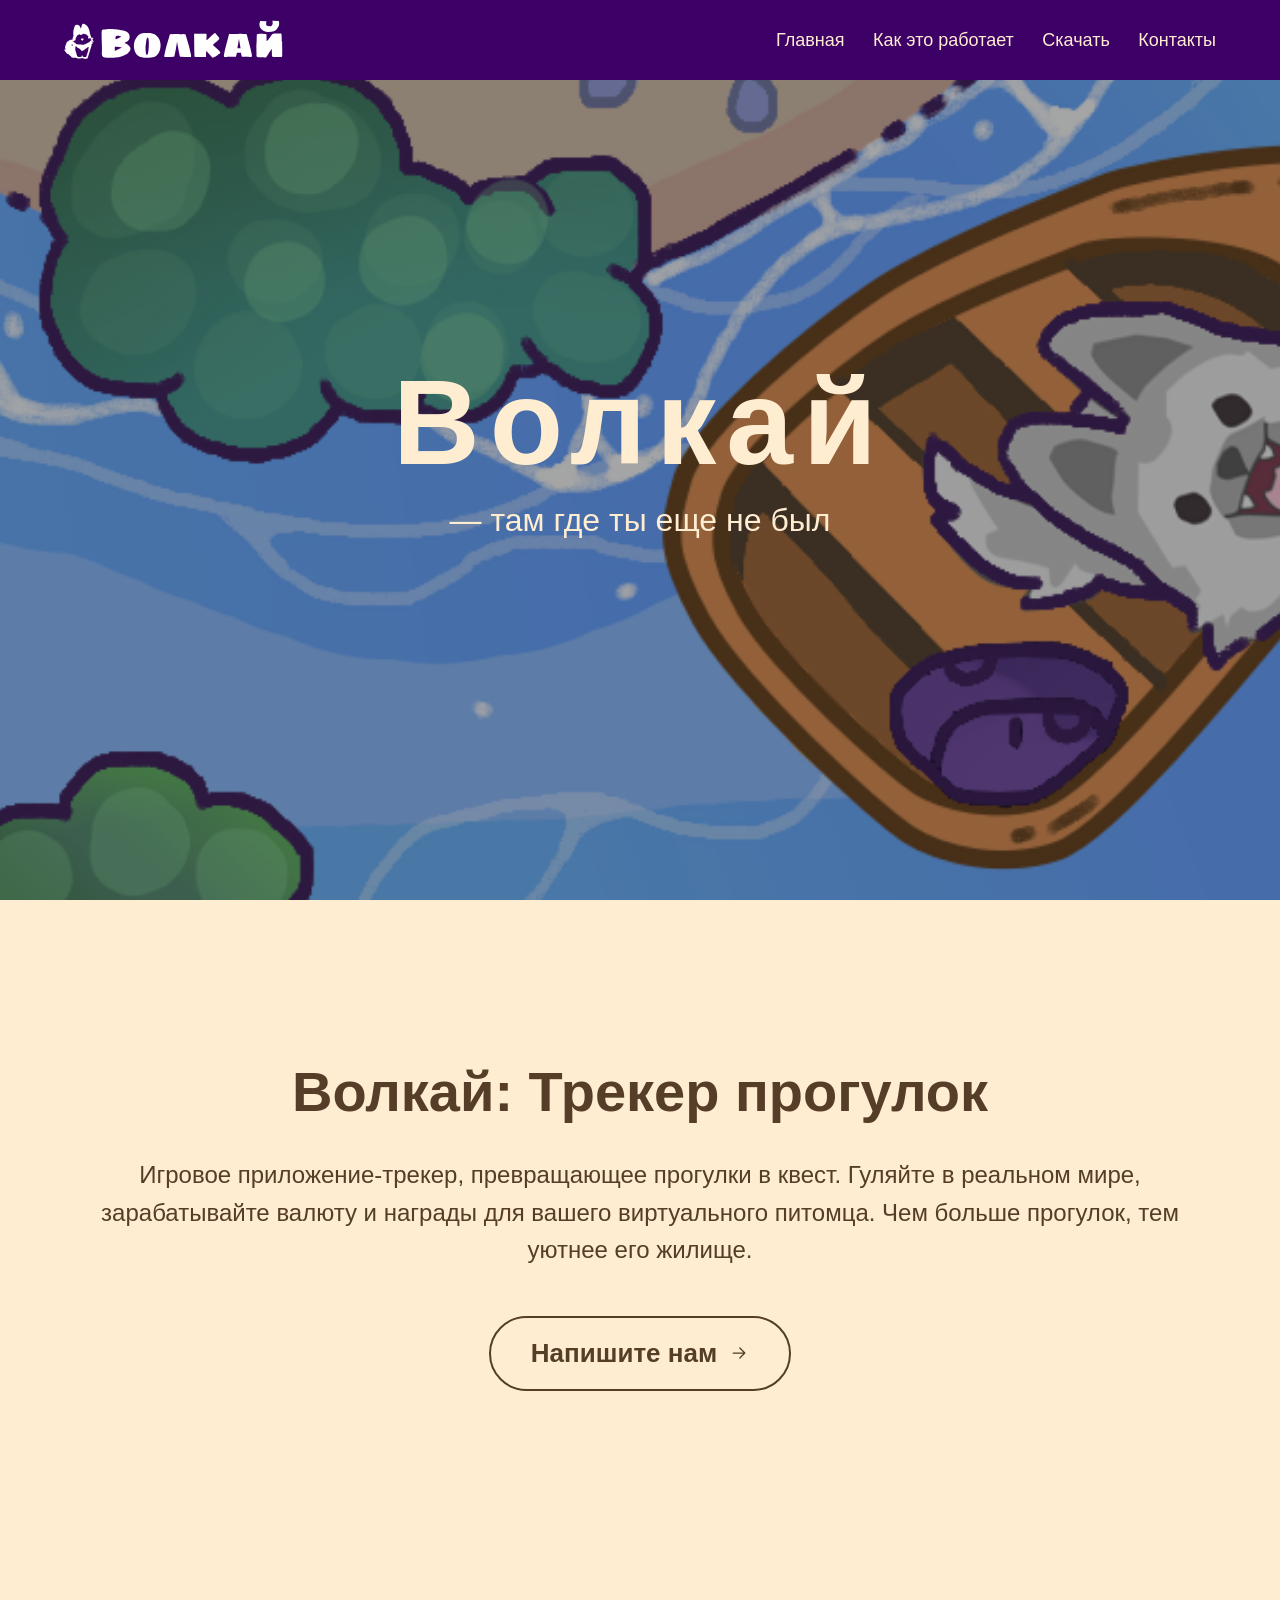
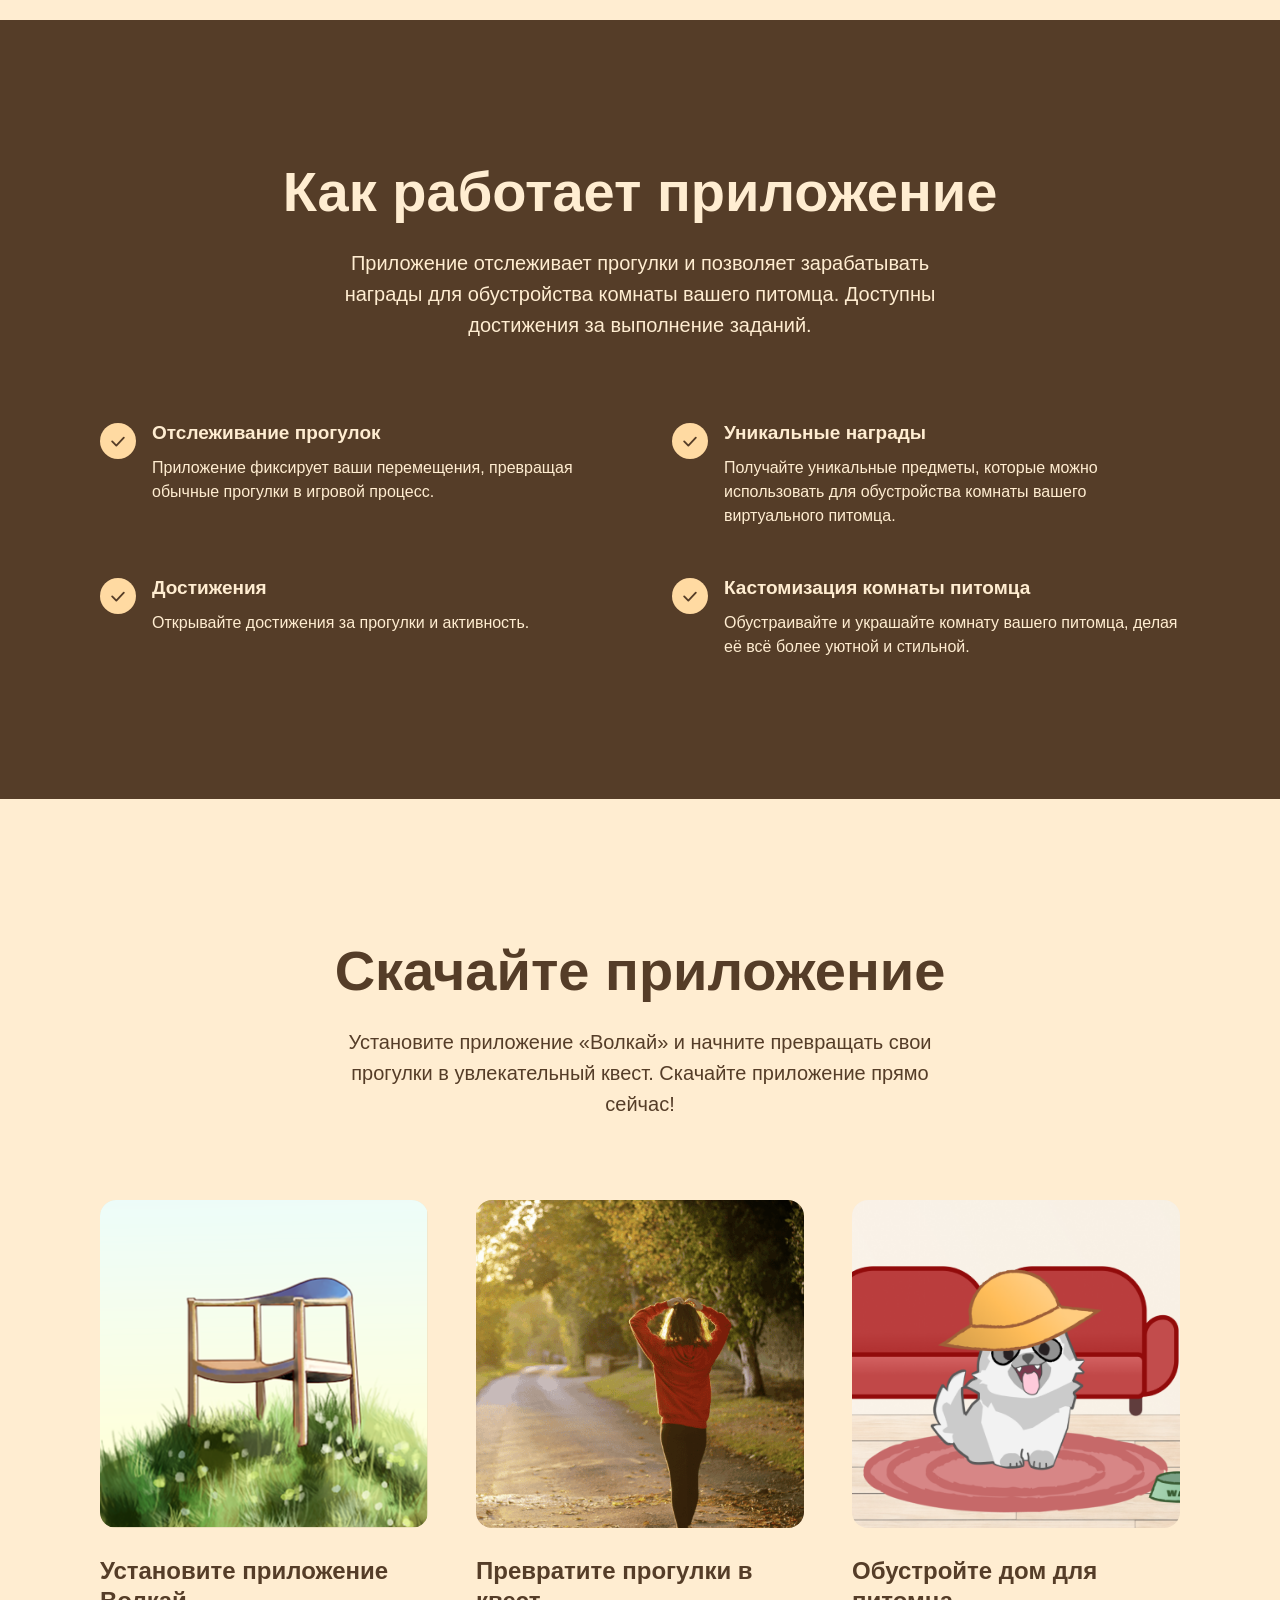
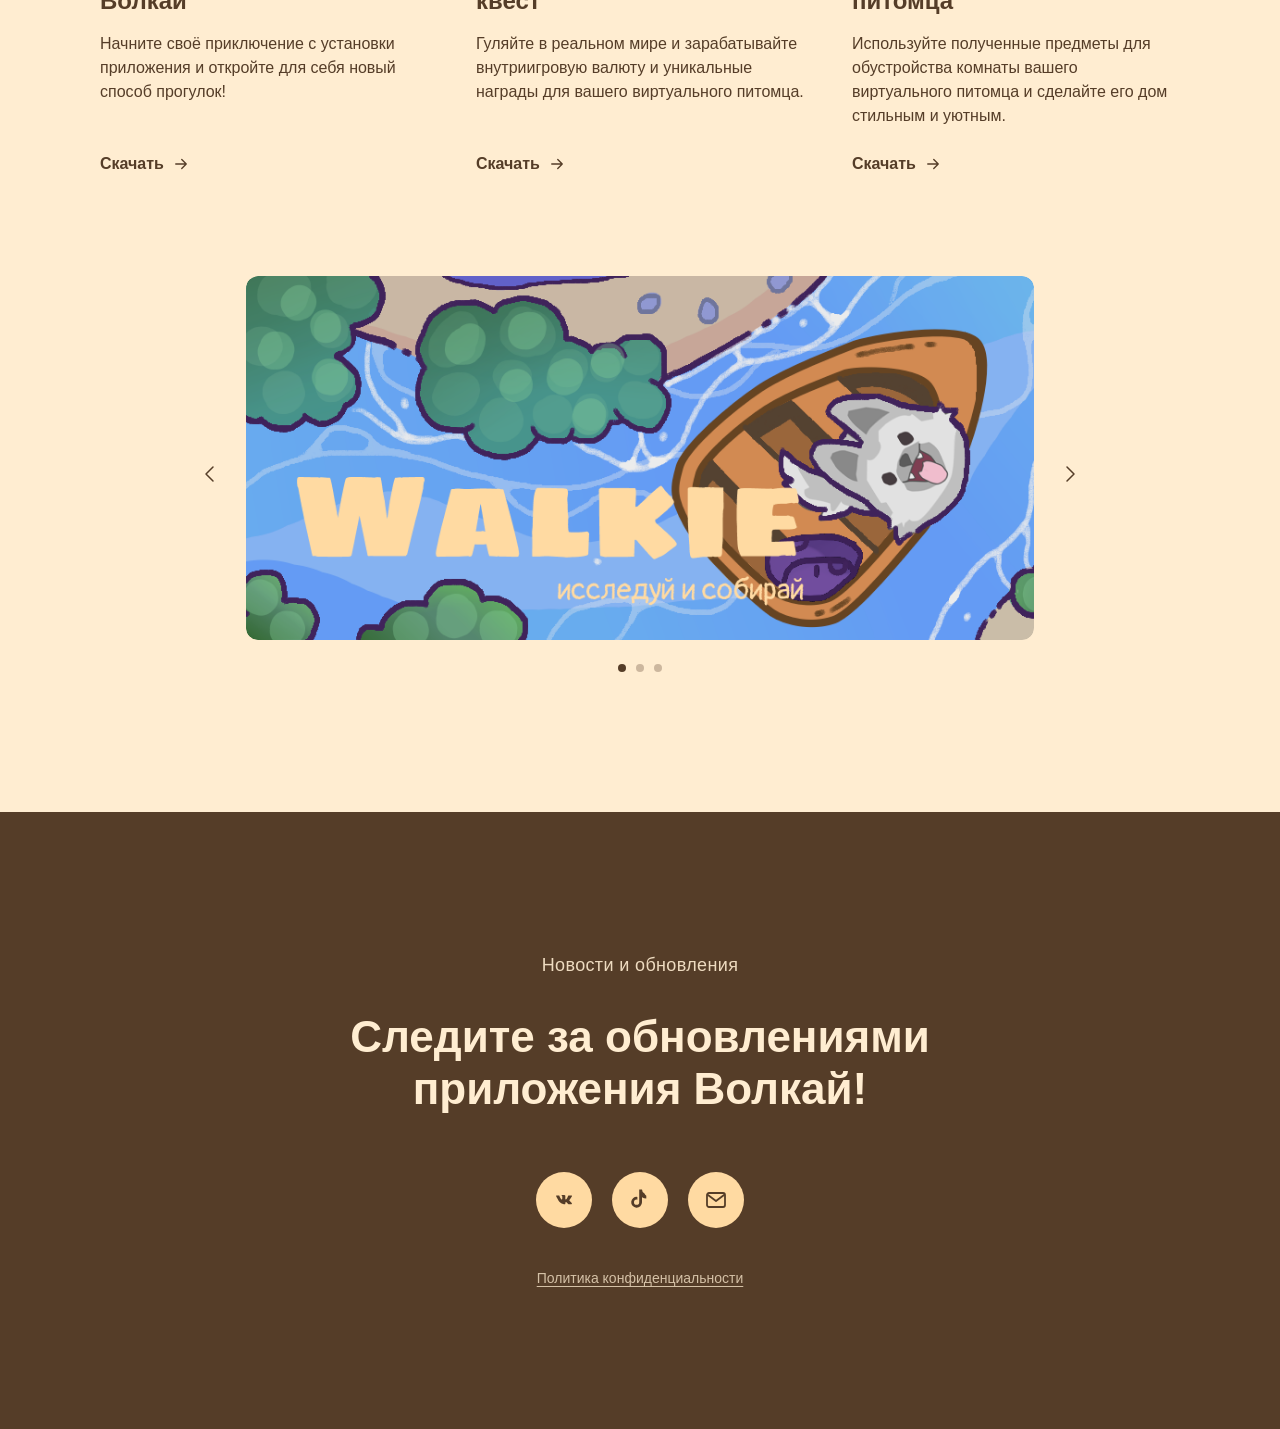
==== index.html @ 4c2f7aaf "Init" ====
<!DOCTYPE html>
<html lang="ru">
<head>
    <meta charset="UTF-8">
    <meta name="viewport" content="width=device-width, initial-scale=1.0">
    <title>Лендинг</title>
    <link rel="stylesheet" href="style.css">
</head>

<!-- Баннер размещается в конце body, по умолчанию скрыт -->
<div id="cookie-notice" class="cookie-notice" hidden>
    <div class="cookie-notice__text">
        <p>Мы используем файлы cookie для анализа трафика и улучшения работы сайта. 
        Подробнее — в <a href="/privacy.html">политике конфиденциальности</a>.</p>
    </div>
    <div class="cookie-notice__actions">
        <button id="cookie-accept" class="cookie-btn cookie-btn_accept">Принять</button>
        <button id="cookie-reject" class="cookie-btn cookie-btn_reject">Отклонить</button>
    </div>
</div>

<body>

    <!-- Шапка с логотипом и меню -->
    <header class="site-header">
        <div class="header-inner">
            <a href="#hero" class="logo">
                <img src="assets/logo.svg" alt="Волкай">
            </a>
            <nav class="main-nav">
                <a href="#hero">Главная</a>
                <a href="#how">Как это работает</a>
                <a href="#download">Скачать</a>
                <a href="#contacts">Контакты</a>
            </nav>
        </div>
    </header>

    <!-- 1. Главный экран -->
    <section id="hero" class="section section-hero">
    <div class="section-inner">
        <h1 class="hero-title">Волкай</h1>
        <p class="hero-subtitle">— там где ты еще не был</p>
    </div>
</section>

    <!-- 2. Краткое описание -->
    <section id="about" class="section section-about">
        <div class="section-inner">
            <h2 class="about-title">Волкай: Трекер прогулок</h2>
            <p class="about-descr">
                Игровое приложение-трекер, превращающее прогулки в квест. Гуляйте в реальном мире,
                зарабатывайте валюту и награды для вашего виртуального питомца. Чем больше прогулок, тем
                уютнее его жилище.
            </p>
            <a href="mailto:walkie_team@proton.me?subject=Ранний доступ" class="about-btn">
                <span class="about-btn__text">Напишите нам</span>
                <svg class="about-btn__icon" width="20" height="20" viewBox="0 0 24 24" fill="none"
                    xmlns="http://www.w3.org/2000/svg" aria-hidden="true">
                    <path d="M5 12H19M19 12L13 6M19 12L13 18"
                        stroke="currentColor" stroke-width="1.5"
                        stroke-linecap="round" stroke-linejoin="round"/>
                </svg>
            </a>
        </div>
    </section>

    <!-- 3. Как работает -->
    <section id="how" class="section section-how">
    <div class="section-inner">
        <h2 class="how-title">Как работает приложение</h2>
        <p class="how-descr">
            Приложение отслеживает прогулки и позволяет зарабатывать награды
            для обустройства комнаты вашего питомца. Доступны достижения
            за выполнение заданий.
        </p>

        <ul class="how-grid">
            <li class="how-item">
                <span class="how-item__icon" aria-hidden="true">
                    <svg viewBox="0 0 24 24" width="20" height="20" fill="none"
                         xmlns="http://www.w3.org/2000/svg">
                        <path d="M5 12.5L10 17.5L19 8"
                              stroke="#553d28" stroke-width="2.2"
                              stroke-linecap="round" stroke-linejoin="round"/>
                    </svg>
                </span>
                <div class="how-item__body">
                    <h3 class="how-item__title">Отслеживание прогулок</h3>
                    <p class="how-item__descr">
                        Приложение фиксирует ваши перемещения, превращая обычные
                        прогулки в игровой процесс.
                    </p>
                </div>
            </li>

            <li class="how-item">
                <span class="how-item__icon" aria-hidden="true">
                    <svg viewBox="0 0 24 24" width="20" height="20" fill="none"
                         xmlns="http://www.w3.org/2000/svg">
                        <path d="M5 12.5L10 17.5L19 8"
                              stroke="#553d28" stroke-width="2.2"
                              stroke-linecap="round" stroke-linejoin="round"/>
                    </svg>
                </span>
                <div class="how-item__body">
                    <h3 class="how-item__title">Уникальные награды</h3>
                    <p class="how-item__descr">
                        Получайте уникальные предметы, которые можно использовать
                        для обустройства комнаты вашего виртуального питомца.
                    </p>
                </div>
            </li>

            <li class="how-item">
                <span class="how-item__icon" aria-hidden="true">
                    <svg viewBox="0 0 24 24" width="20" height="20" fill="none"
                         xmlns="http://www.w3.org/2000/svg">
                        <path d="M5 12.5L10 17.5L19 8"
                              stroke="#553d28" stroke-width="2.2"
                              stroke-linecap="round" stroke-linejoin="round"/>
                    </svg>
                </span>
                <div class="how-item__body">
                    <h3 class="how-item__title">Достижения</h3>
                    <p class="how-item__descr">
                        Открывайте достижения за прогулки и активность.
                    </p>
                </div>
            </li>

            <li class="how-item">
                <span class="how-item__icon" aria-hidden="true">
                    <svg viewBox="0 0 24 24" width="20" height="20" fill="none"
                         xmlns="http://www.w3.org/2000/svg">
                        <path d="M5 12.5L10 17.5L19 8"
                              stroke="#553d28" stroke-width="2.2"
                              stroke-linecap="round" stroke-linejoin="round"/>
                    </svg>
                </span>
                <div class="how-item__body">
                    <h3 class="how-item__title">Кастомизация комнаты питомца</h3>
                    <p class="how-item__descr">
                        Обустраивайте и украшайте комнату вашего питомца,
                        делая её всё более уютной и стильной.
                    </p>
                </div>
            </li>
        </ul>
    </div>
    </section>

    <!-- 4. Скачайте приложение -->
    <section id="download" class="section section-download">
    <div class="section-inner">
        <h2 class="download-title">Скачайте приложение</h2>
        <p class="download-descr">
            Установите приложение «Волкай» и начните превращать свои прогулки
            в увлекательный квест. Скачайте приложение прямо сейчас!
        </p>

        <ul class="download-cards">
            <li class="card">
                <div class="card__img-wrapper">
                    <img src="assets/card-1.png" alt="Установите приложение Волкай" class="card__img">
                </div>
                <h3 class="card__title">Установите приложение Волкай</h3>
                <p class="card__descr">
                    Начните своё приключение с установки приложения и откройте
                    для себя новый способ прогулок!
                </p>
                <a href="https://drive.google.com/file/d/1v-OqlXe_347C8Ad6jVG7JxjHCSXibn51/view"
                   class="card__btn" target="_blank" rel="noopener">
                    <span>Скачать</span>
                    <svg width="18" height="18" viewBox="0 0 24 24" fill="none"
                         xmlns="http://www.w3.org/2000/svg" aria-hidden="true">
                        <path d="M5 12H19M19 12L13 6M19 12L13 18"
                              stroke="currentColor" stroke-width="1.8"
                              stroke-linecap="round" stroke-linejoin="round"/>
                    </svg>
                </a>
            </li>

            <li class="card">
                <div class="card__img-wrapper">
                    <img src="assets/card-2.png" alt="Превратите прогулки в квест" class="card__img">
                </div>
                <h3 class="card__title">Превратите прогулки в квест</h3>
                <p class="card__descr">
                    Гуляйте в реальном мире и зарабатывайте внутриигровую валюту
                    и уникальные награды для вашего виртуального питомца.
                </p>
                <a href="https://drive.google.com/file/d/1v-OqlXe_347C8Ad6jVG7JxjHCSXibn51/view"
                   class="card__btn" target="_blank" rel="noopener">
                    <span>Скачать</span>
                    <svg width="18" height="18" viewBox="0 0 24 24" fill="none"
                         xmlns="http://www.w3.org/2000/svg" aria-hidden="true">
                        <path d="M5 12H19M19 12L13 6M19 12L13 18"
                              stroke="currentColor" stroke-width="1.8"
                              stroke-linecap="round" stroke-linejoin="round"/>
                    </svg>
                </a>
            </li>

            <li class="card">
                <div class="card__img-wrapper">
                    <img src="assets/card-3.png" alt="Обустройте дом для питомца" class="card__img">
                </div>
                <h3 class="card__title">Обустройте дом для питомца</h3>
                <p class="card__descr">
                    Используйте полученные предметы для обустройства комнаты
                    вашего виртуального питомца и сделайте его дом стильным и уютным.
                </p>
                <a href="https://drive.google.com/file/d/1v-OqlXe_347C8Ad6jVG7JxjHCSXibn51/view"
                   class="card__btn" target="_blank" rel="noopener">
                    <span>Скачать</span>
                    <svg width="18" height="18" viewBox="0 0 24 24" fill="none"
                         xmlns="http://www.w3.org/2000/svg" aria-hidden="true">
                        <path d="M5 12H19M19 12L13 6M19 12L13 18"
                              stroke="currentColor" stroke-width="1.8"
                              stroke-linecap="round" stroke-linejoin="round"/>
                    </svg>
                </a>
            </li>
        </ul>

        <!-- Карусель -->
        <div class="carousel" aria-label="Скриншоты приложения">
            <button class="carousel__arrow carousel__arrow_prev" aria-label="Предыдущий слайд">
                <svg viewBox="0 0 24 24" width="24" height="24" fill="none"
                     xmlns="http://www.w3.org/2000/svg" aria-hidden="true">
                    <path d="M15 5L8 12L15 19" stroke="currentColor" stroke-width="1.5"
                          stroke-linecap="round" stroke-linejoin="round"/>
                </svg>
            </button>

            <div class="carousel__viewport" id="carousel">
                <div class="carousel__slide">
                    <img src="assets/slide-1.png" alt="Скриншот приложения 1">
                </div>
                <div class="carousel__slide">
                    <img src="assets/slide-2.png" alt="Скриншот приложения 2">
                </div>
                <div class="carousel__slide">
                    <img src="assets/slide-3.png" alt="Скриншот приложения 3">
                </div>
            </div>

            <button class="carousel__arrow carousel__arrow_next" aria-label="Следующий слайд">
                <svg viewBox="0 0 24 24" width="24" height="24" fill="none"
                     xmlns="http://www.w3.org/2000/svg" aria-hidden="true">
                    <path d="M9 5L16 12L9 19" stroke="currentColor" stroke-width="1.5"
                          stroke-linecap="round" stroke-linejoin="round"/>
                </svg>
            </button>

            <div class="carousel__dots" role="tablist">
                <button class="carousel__dot is-active" data-index="0" aria-label="Слайд 1"></button>
                <button class="carousel__dot" data-index="1" aria-label="Слайд 2"></button>
                <button class="carousel__dot" data-index="2" aria-label="Слайд 3"></button>
            </div>
        </div>
    </div>
    </section>

    <!-- 5. Контакты -->
    <section id="contacts" class="section section-contacts">
    <div class="section-inner">
        <p class="contacts-eyebrow">Новости и обновления</p>
        <h2 class="contacts-title">Следите за обновлениями приложения Волкай!</h2>

        <ul class="contacts-socials">
            <li>
                <a href="https://vk.ru/club237668309" class="social-link"
                   target="_blank" rel="noopener" aria-label="ВКонтакте">
                    <svg viewBox="0 0 24 24" width="24" height="24" aria-hidden="true">
                        <path fill="currentColor" d="M12.785 16.241s.288-.032.436-.194c.136-.148.132-.427.132-.427s-.02-1.304.576-1.496c.587-.19 1.34 1.262 2.14 1.822.604.423 1.063.33 1.063.33l2.135-.03s1.117-.07.587-.956c-.043-.072-.31-.66-1.596-1.867-1.345-1.264-1.165-1.059.455-3.245.987-1.331 1.381-2.144 1.258-2.492-.117-.33-.842-.243-.842-.243l-2.403.015s-.178-.024-.31.055c-.13.078-.213.26-.213.26s-.382 1.026-.89 1.898c-1.075 1.84-1.504 1.937-1.68 1.823-.405-.265-.304-1.062-.304-1.629 0-1.771.264-2.51-.517-2.7-.258-.063-.448-.104-1.11-.111-.849-.009-1.566.003-1.973.204-.271.134-.48.433-.353.45.157.022.513.097.702.36.243.336.234 1.09.234 1.09s.14 2.084-.326 2.343c-.32.177-.76-.184-1.705-1.84-.484-.842-.849-1.772-.849-1.772s-.07-.173-.197-.265c-.153-.111-.367-.147-.367-.147l-2.284.015s-.343.01-.469.16c-.113.134-.009.41-.009.41s1.789 4.18 3.814 6.286c1.857 1.932 3.965 1.805 3.965 1.805z"/>
                    </svg>
                </a>
            </li>
            <li>
                <a href="https://www.tiktok.com/@walkie_game" class="social-link"
                   target="_blank" rel="noopener" aria-label="TikTok">
                    <svg viewBox="0 0 24 24" width="24" height="24" aria-hidden="true">
                        <path fill="currentColor" d="M16.5 5.5a4.5 4.5 0 0 1-2.5-4h-2.8v12.7a2.6 2.6 0 1 1-2.6-2.6c.27 0 .53.04.78.12V8.9a5.4 5.4 0 1 0 4.62 5.34V9.18a7.3 7.3 0 0 0 4.3 1.38V7.78A4.5 4.5 0 0 1 16.5 5.5z"/>
                    </svg>
                </a>
            </li>
            <li>
                <a href="mailto:walkie_team@proton.me?subject=Ранний доступ" class="social-link"
                   aria-label="Написать нам">
                    <svg viewBox="0 0 24 24" width="24" height="24" fill="none"
                         xmlns="http://www.w3.org/2000/svg" aria-hidden="true">
                        <rect x="3" y="5" width="18" height="14" rx="2"
                              stroke="currentColor" stroke-width="1.8"/>
                        <path d="M4 7L12 13L20 7" stroke="currentColor" stroke-width="1.8"
                              stroke-linecap="round" stroke-linejoin="round"/>
                    </svg>
                </a>
            </li>
        </ul>
        <p class="contacts-policy">
            <a href="/privacy.html">Политика конфиденциальности</a>
        </p>
    </div>
    </section>

    <script src="script.js"></script>
</body>
</html>
---- style.css ----
/* ---------- Базовые сбросы ---------- */
* {
    margin: 0;
    padding: 0;
    box-sizing: border-box;
}

html {
    scroll-behavior: smooth;
}

body {
    font-family: -apple-system, BlinkMacSystemFont, 'Segoe UI', Roboto, Arial, sans-serif;
    line-height: 1.5;
}


/* ---------- Переменные-заглушки для цветов ---------- */
:root {
    --color-purple: #3D0066;   /* шапка */
    --color-beige:  #FFEDD1;   /* светлые блоки */
    --color-brown:  #553D28;   /* тёмные блоки */

    --text-on-dark:  #FFEDD1;  /* текст на тёмном фоне */
    --text-on-light: #553D28;  /* текст на светлом фоне */

    --header-height: 80px;
}

/* ---------- Шапка ---------- */
.site-header {
    position: fixed;
    top: 0;
    left: 0;
    width: 100%;
    height: var(--header-height);
    background-color: var(--color-purple);
    color: var(--text-on-dark);
    z-index: 1000;
}

.header-inner {
    max-width: 1200px;
    height: 100%;
    margin: 0 auto;
    padding: 0 24px;
    display: flex;
    align-items: center;
    justify-content: space-between;
}

.logo {
    color: var(--text-on-dark);
    font-weight: bold;
    font-size: 20px;
    text-decoration: none;
    letter-spacing: 1px;
}
.logo img {
    height: 60px;      /* подберите под высоту шапки */
    width: auto;       /* сохраняет пропорции */
    display: block;
}

.main-nav a {
    color: var(--text-on-dark);
    text-decoration: none;
    margin-left: 24px;
    font-size: 18px;
}

.main-nav a:hover {
    text-decoration: underline;
}

/* ---------- Общие стили секций ---------- */
.section {
    /* компенсируем высоту фиксированной шапки при переходе по якорю */
    scroll-margin-top: var(--header-height);
    padding: 80px 24px;
}

.section-hero {
    background-image:
        linear-gradient(rgba(0, 0, 0, 0.3), rgba(0, 0, 0, 0.3)),
        url('assets/splash.png');
    background-size: cover;
    background-position: center;
    min-height: 100vh;
    display: flex;
    align-items: center;       /* вертикальное центрирование */
    justify-content: center;   /* горизонтальное центрирование блока */
    padding: 0 24px;           /* отступы по бокам на случай узких экранов */
}

.section-inner {
    max-width: 1200px;
    width: 100%;
    text-align: center;        /* центрирование текста внутри блока */
    margin: 0 auto; 
    padding: 0 24px; 
}

.hero-title {
    font-size: 120px;
    color: var(--text-on-dark);            /* бежевый */
    font-weight: 900;
    letter-spacing: 10px;
    line-height: 1.1;
    margin: 0;
}

.hero-subtitle {
    font-size: 32px;
    color: var(--text-on-dark);            /* бежевый */
    font-weight: 400;
    margin: 8px 0 0;
}
/* ABOUT */
.section-about {
    min-height: 80vh;
    background-color: var(--color-beige);
    color: var(--text-on-light);
    text-align: center;   /* центрируем текст и кнопку */
        padding-top: 160px;
    padding-bottom: 160px;
}

.about-title {
    font-size: 56px;
    font-weight: 700;
    line-height: 1.15;
    margin: 0 0 32px;
    color: var(--text-on-light);
}

.about-descr {
    font-size: 24px;
    line-height: 1.55;
    min-width: 70vb;        /* ограничиваем ширину абзаца */
    margin: 0 auto 48px;     /* центрируем и даём отступ снизу */
    color: var(--text-on-light);
}

.about-btn {
    display: inline-flex;
    align-items: center;
    gap: 12px;
    padding: 16px 40px;
    border: 2px solid var(--text-on-light);
    border-radius: 50px;             /* таблетка */
    background-color: transparent;
    color: var(--text-on-light);
    font-size: 26px;
    font-weight: 600;
    text-decoration: none;
    transition: background-color 0.2s ease, color 0.2s ease;
}

.about-btn:hover {
    background-color: var(--text-on-light);
    color: var(--color-beige);
}

.about-btn__icon {
    flex-shrink: 0;
    transition: transform 0.2s ease;
}

.about-btn:hover .about-btn__icon {
    transform: translateX(4px);   /* стрелка чуть уезжает вправо при наведении */
}
/* HOW */

.section-how {
    background-color: var(--color-brown);
    color: var(--text-on-dark);
    text-align: center;
    padding-top: 140px;
    padding-bottom: 140px;
}

.how-title {
    font-size: 56px;
    font-weight: 700;
    line-height: 1.15;
    margin: 0 0 24px;
    color: var(--text-on-dark);
}

.how-descr {
    font-size: 20px;
    line-height: 1.55;
    max-width: 620px;
    margin: 0 auto 80px;
    color: var(--text-on-dark);
}

.how-grid {
    list-style: none;
    margin: 0;
    padding: 0;
    display: grid;
    grid-template-columns: 1fr 1fr;
    gap: 48px 64px;
    max-width: 1080px;
    margin-left: auto;
    margin-right: auto;
    text-align: left;    /* возвращаем выравнивание текста влево внутри пунктов */
}

.how-item {
    display: flex;
    align-items: flex-start;
    gap: 16px;
}

.how-item__icon {
    flex-shrink: 0;
    width: 36px;
    height: 36px;
    border-radius: 50%;
    background-color: #ffdaa2;    /* акцентный бежевый — как в Tilda */
    display: inline-flex;
    align-items: center;
    justify-content: center;
    margin-top: 2px;              /* чуть выравниваем по оптическому центру строки */
}

.how-item__title {
    font-size: 19px;
    font-weight: 700;
    line-height: 1.3;
    margin: 0 0 10px;
    color: var(--text-on-dark);
}

.how-item__descr {
    font-size: 16px;
    line-height: 1.5;
    margin: 0;
    color: var(--text-on-dark);
}
/* DOWNLOAD */
.section-download {
    background-color: var(--color-beige);
    color: var(--text-on-light);
    text-align: center;
    padding-top: 140px;
    padding-bottom: 140px;
}

.download-title {
    font-size: 56px;
    font-weight: 700;
    line-height: 1.15;
    margin: 0 0 24px;
    color: var(--text-on-light);
}

.download-descr {
    font-size: 20px;
    line-height: 1.55;
    max-width: 620px;
    margin: 0 auto 80px;
    color: var(--text-on-light);
}

/* --- Карточки --- */
.download-cards {
    list-style: none;
    margin: 0 0 100px;
    padding: 0;
    display: grid;
    grid-template-columns: repeat(3, 1fr);
    gap: 48px;
    text-align: left;
    max-width: 1080px;
    margin-left: auto;
    margin-right: auto;
}

.card {
    display: flex;
    flex-direction: column;
}

.card__img-wrapper {
    aspect-ratio: 1 / 1;           /* квадратная картинка как на скрине */
    border-radius: 16px;
    overflow: hidden;
    margin-bottom: 28px;
    background-color: #f3e3c3;      /* заглушка, пока картинка грузится */
}

.card__img {
    display: block;
    width: 100%;
    height: 100%;
    object-fit: cover;              /* обрезает по центру, если пропорции другие */
}

.card__title {
    font-size: 24px;
    font-weight: 700;
    line-height: 1.25;
    margin: 0 0 16px;
    color: var(--text-on-light);
}

.card__descr {
    font-size: 16px;
    line-height: 1.5;
    margin: 0 0 24px;
    color: var(--text-on-light);
}

.card__btn {
    display: inline-flex;
    align-items: center;
    gap: 8px;
    margin-top: auto;                /* прижимает кнопку к низу карточки */
    color: var(--text-on-light);
    font-size: 16px;
    font-weight: 600;
    text-decoration: none;
    width: fit-content;
}

.card__btn svg {
    transition: transform 0.2s ease;
}

.card__btn:hover svg {
    transform: translateX(4px);
}

.carousel {
    position: relative;
    max-width: 900px;
    margin: 0 auto;
    padding: 0 56px;                /* место под стрелки */
}

.carousel__viewport {
    display: flex;
    overflow-x: auto;
    scroll-snap-type: x mandatory;
    scroll-behavior: smooth;
    gap: 16px;
    border-radius: 12px;

    /* прячем скроллбар, но оставляем прокрутку */
    scrollbar-width: none;
    -ms-overflow-style: none;
}
.carousel__viewport::-webkit-scrollbar {
    display: none;
}

.carousel__slide {
    flex: 0 0 100%;                 /* один слайд = ширина viewport */
    scroll-snap-align: center;
    border-radius: 12px;
    overflow: hidden;
}

.carousel__slide img {
    display: block;
    width: 100%;
    height: auto;
}

.carousel__arrow {
    position: absolute;
    top: 50%;
    transform: translateY(-50%);
    width: 40px;
    height: 40px;
    background: transparent;
    border: none;
    cursor: pointer;
    color: var(--text-on-light);
    display: inline-flex;
    align-items: center;
    justify-content: center;
    padding: 0;
    z-index: 2;
}

.carousel__arrow_prev { left: 0; }
.carousel__arrow_next { right: 0; }

.carousel__dots {
    display: flex;
    justify-content: center;
    gap: 10px;
    margin-top: 24px;
}

.carousel__dot {
    width: 8px;
    height: 8px;
    border-radius: 50%;
    background-color: rgba(85, 61, 40, 0.3);
    border: none;
    padding: 0;
    cursor: pointer;
    transition: background-color 0.2s ease;
}

.carousel__dot.is-active {
    background-color: var(--text-on-light);
}
/* CONTACTS */

.section-contacts {
    background-color: var(--color-brown);
    color: var(--text-on-dark);
    text-align: center;
    padding-top: 140px;
    padding-bottom: 140px;
}

.contacts-eyebrow {
    font-size: 18px;
    font-weight: 500;
    letter-spacing: 0.02em;
    margin: 0 0 32px;
    color: var(--text-on-dark);
    opacity: 0.9;
}

.contacts-title {
    font-size: 44px;
    font-weight: 700;
    line-height: 1.2;
    max-width: 700px;
    margin: 0 auto 56px;
    color: var(--text-on-dark);
}

.contacts-socials {
    list-style: none;
    margin: 0;
    padding: 0;
    display: flex;
    justify-content: center;
    gap: 20px;
}

.social-link {
    display: inline-flex;
    align-items: center;
    justify-content: center;
    width: 56px;
    height: 56px;
    border-radius: 50%;
    background-color: #ffdaa2;
    color: var(--color-brown);
    text-decoration: none;
    transition: transform 0.2s ease, background-color 0.2s ease;
}

.social-link:hover {
    transform: translateY(-3px);
    background-color: #ffedd1;
}

.social-link svg {
    display: block;
}

.contacts-policy {
    margin: 40px 0 0;
    font-size: 14px;
}

.contacts-policy a {
    color: var(--text-on-dark);
    opacity: 0.75;
    text-decoration: underline;
    text-underline-offset: 3px;
    transition: opacity 0.2s ease;
}

.contacts-policy a:hover {
    opacity: 1;
}


/* ---------- Баннер Cookie ---------- */
.cookie-notice {
    position: fixed;
    left: 24px;
    right: 24px;
    bottom: 24px;
    z-index: 2000;             /* выше шапки, у неё 1000 */
    background-color: #ffffff;
    color: var(--text-on-light);
    border-radius: 16px;
    padding: 20px 24px;
    box-shadow: 0 8px 32px rgba(0, 0, 0, 0.18);
    display: flex;
    align-items: center;
    justify-content: space-between;
    gap: 24px;
    max-width: 1080px;
    margin: 0 auto;            /* центрирует блок, если он уже, чем экран */
}

/* важно: hidden должен побеждать display:flex */
.cookie-notice[hidden] {
    display: none;
}

.cookie-notice__text {
    font-size: 15px;
    line-height: 1.5;
    margin: 0;
}

.cookie-notice__text p {
    margin: 0;
}

.cookie-notice__text a {
    color: var(--text-on-light);
    text-decoration: underline;
}

.cookie-notice__actions {
    display: flex;
    gap: 12px;
    flex-shrink: 0;
}

.cookie-btn {
    padding: 12px 24px;
    border-radius: 999px;
    border: 2px solid transparent;
    font-size: 15px;
    font-weight: 600;
    cursor: pointer;
    transition: background-color 0.2s ease, color 0.2s ease, border-color 0.2s ease;
    font-family: inherit;
}

.cookie-btn_accept {
    background-color: var(--color-brown);
    color: #ffedd1;
}

.cookie-btn_accept:hover {
    background-color: #3d2a1d;    /* чуть темнее коричневого */
}

.cookie-btn_reject {
    background-color: transparent;
    color: var(--text-on-light);
    border-color: var(--text-on-light);
}

.cookie-btn_reject:hover {
    background-color: rgba(85, 61, 40, 0.08);
}

/* POLICY */
.page-policy {
    background-color: var(--color-beige);
    color: var(--text-on-light);
    padding: 120px 24px 80px;
}

.policy-content {
    max-width: 800px;
    margin: 0 auto;
    line-height: 1.65;
    font-size: 17px;
}

.policy-content h1 {
    font-size: 40px;
    margin-bottom: 32px;
}

.policy-content h2 {
    font-size: 24px;
    margin-top: 48px;
    margin-bottom: 16px;
}

/* ---------- Адаптив для меню ---------- */
@media (max-width: 768px) {
    .main-nav a {
        margin-left: 12px;
        font-size: 13px;
    }
    .section-how {
        padding-top: 90px;
        padding-bottom: 90px;
    }
    .about-title {
        font-size: 34px;
        margin-bottom: 20px;
    }
    .about-descr {
        font-size: 17px;
        margin-bottom: 32px;
    }
    .about-btn {
        padding: 14px 28px;
        font-size: 16px;
    }
    .how-title {
        font-size: 34px;
    }
    .how-descr {
        font-size: 17px;
        margin-bottom: 48px;
    }
    .how-grid {
        grid-template-columns: 1fr;
        gap: 32px;
    }
        .download-cards {
        grid-template-columns: 1fr;
        gap: 40px;
        max-width: 480px;
    }
    .download-title {
        font-size: 34px;
    }
    .download-descr {
        font-size: 17px;
        margin-bottom: 48px;
    }
    .section-download {
        padding-top: 90px;
        padding-bottom: 90px;
    }
    .carousel {
        padding: 0 40px;
    }
    .section-contacts {
        padding-top: 90px;
        padding-bottom: 90px;
    }
    .contacts-title {
        font-size: 28px;
        margin-bottom: 40px;
    }
    .social-link {
        width: 48px;
        height: 48px;
    }
        .cookie-notice {
        flex-direction: column;
        align-items: stretch;
        left: 16px;
        right: 16px;
        bottom: 16px;
        padding: 18px 20px;
    }
    .cookie-notice__actions {
        justify-content: stretch;
    }
    .cookie-btn {
        flex: 1;
    }
}
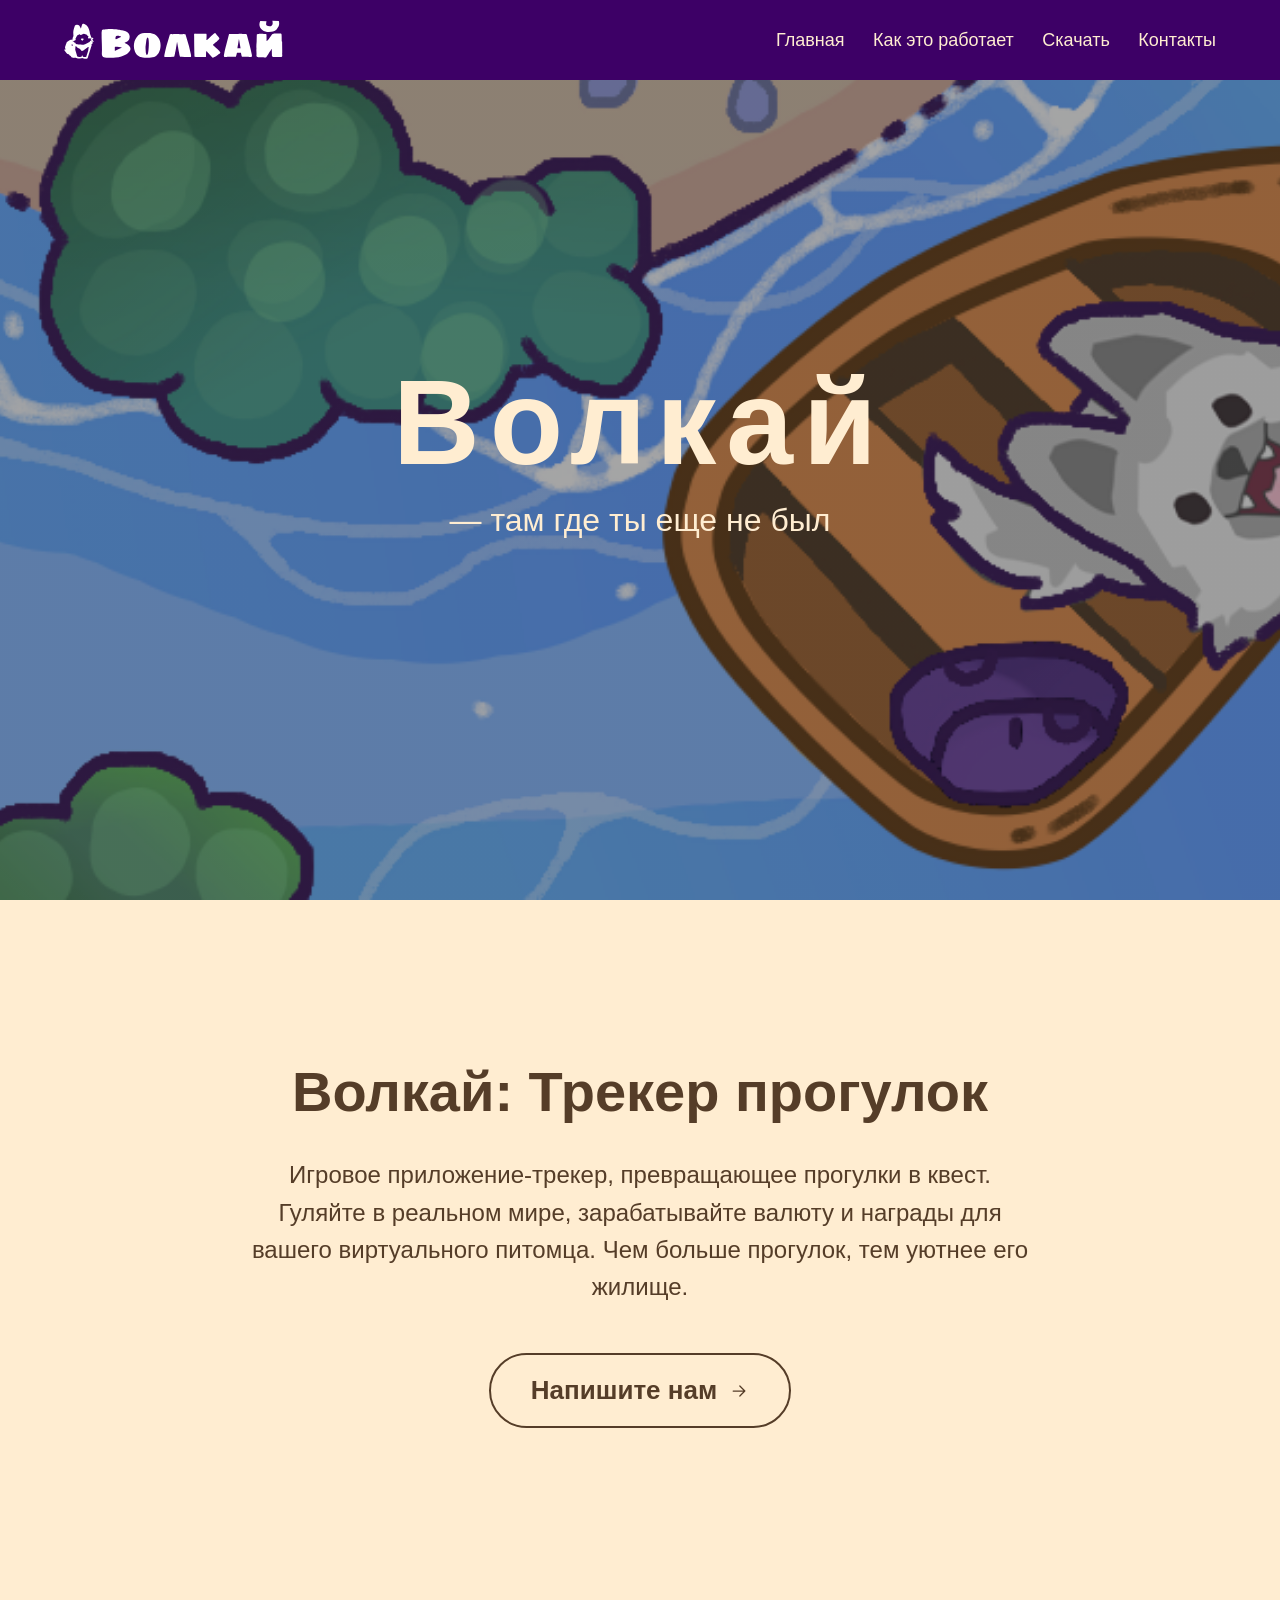
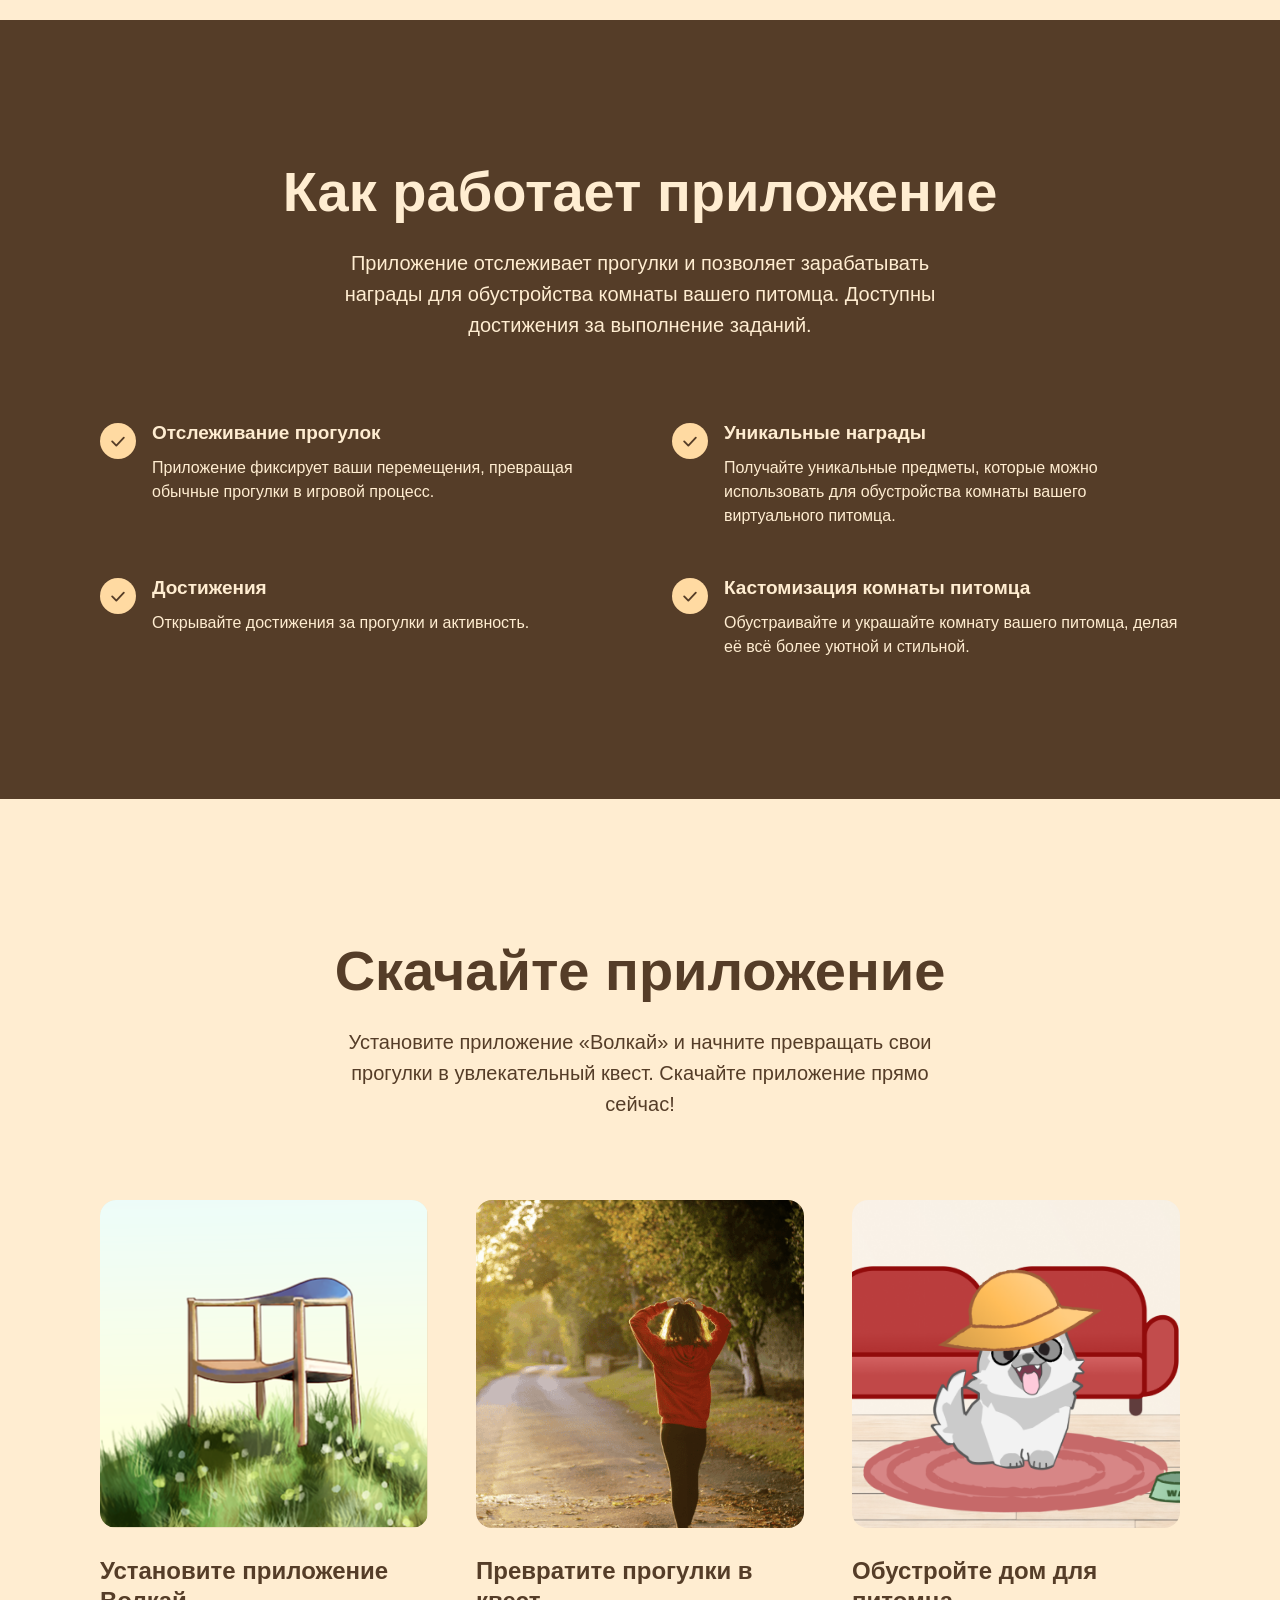
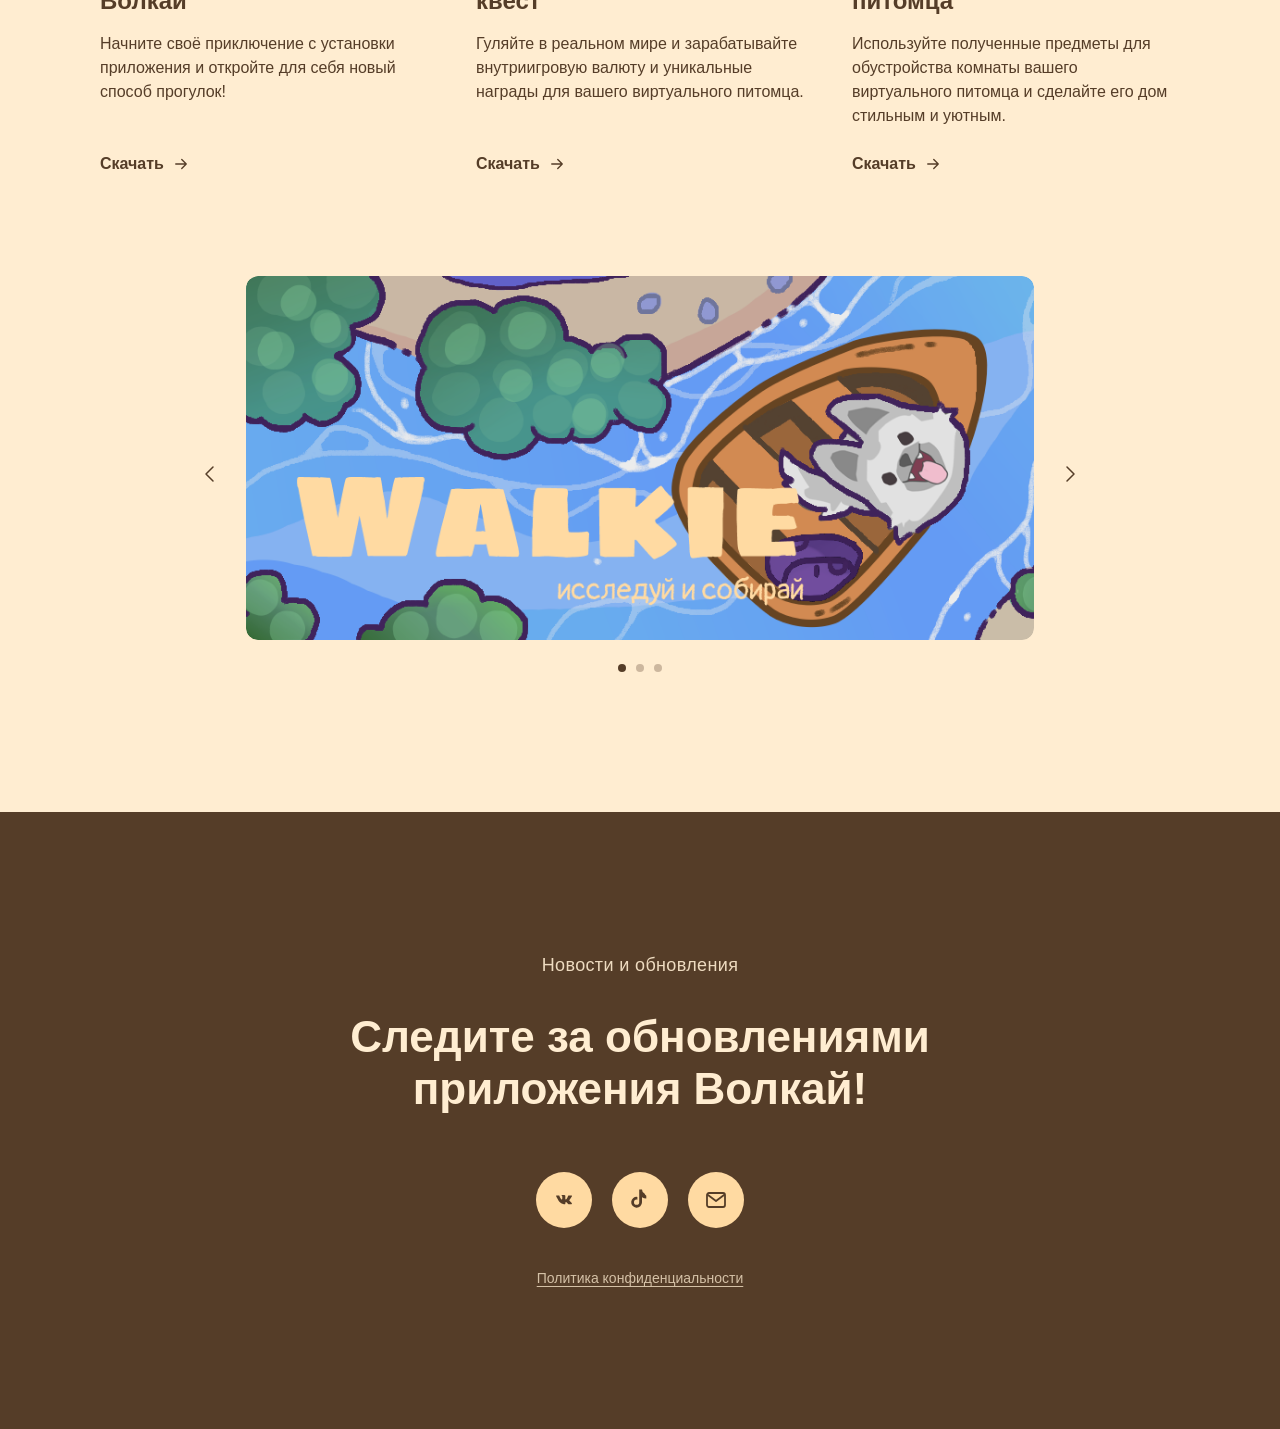
==== commit 120550ba: "добавила фавикон" ====
--- a/index.html
+++ b/index.html
@@ -5,6 +5,7 @@
     <meta name="viewport" content="width=device-width, initial-scale=1.0">
     <title>Лендинг</title>
     <link rel="stylesheet" href="style.css">
+    <link rel="shortcut icon" type="image/x-icon" href="favicon.ico">
 </head>
 
 <!-- Баннер размещается в конце body, по умолчанию скрыт -->
--- a/style.css
+++ b/style.css
@@ -3,6 +3,11 @@
     margin: 0;
     padding: 0;
     box-sizing: border-box;
+}
+
+html, body {
+    overflow-x: hidden;
+    max-width: 100%;
 }
 
 html {
@@ -137,7 +142,7 @@
 .about-descr {
     font-size: 24px;
     line-height: 1.55;
-    min-width: 70vb;        /* ограничиваем ширину абзаца */
+    max-width: 780px;          /* ограничиваем ширину абзаца */
     margin: 0 auto 48px;     /* центрируем и даём отступ снизу */
     color: var(--text-on-light);
 }
@@ -592,69 +597,133 @@
 
 /* ---------- Адаптив для меню ---------- */
 @media (max-width: 768px) {
+    /* --- Шапка --- */
+    :root {
+        --header-height: 96px;
+    }
+    .site-header {
+        height: auto;
+    }
+    .header-inner {
+        flex-direction: column;
+        align-items: center;
+        justify-content: center;
+        gap: 6px;
+        padding: 10px 16px;
+        height: auto;             /* ключевое: снимаем height: 100% */
+    }
+    .logo img {
+        height: 26px;
+        width: auto;
+    }
+     .main-nav {
+        display: flex;
+        flex-wrap: wrap;
+        justify-content: center;
+        gap: 4px 12px;
+        width: 100%;
+    }
     .main-nav a {
-        margin-left: 12px;
+        margin-left: 0;
         font-size: 13px;
-    }
+        padding: 4px 6px;
+        white-space: nowrap;
+    }
+    /* --- Hero --- */
+    .section-hero {
+        padding: 0 20px;
+        min-height: 90vh;
+    }
+    .hero-title {
+        font-size: 38px;
+    }
+    .hero-subtitle {
+        font-size: 18px;
+    }
+
+    /* --- About --- */
+    .section-about {
+        padding-top: 90px;
+        padding-bottom: 90px;
+        padding-left: 20px;
+        padding-right: 20px;
+    }
+    .about-title {
+        font-size: 30px;
+        margin-bottom: 18px;
+    }
+    .about-descr {
+        font-size: 16px;
+        margin-bottom: 28px;
+    }
+    .about-btn {
+        padding: 14px 28px;
+        font-size: 15px;
+    }
+
+    /* --- How --- */
     .section-how {
         padding-top: 90px;
         padding-bottom: 90px;
     }
-    .about-title {
-        font-size: 34px;
-        margin-bottom: 20px;
-    }
-    .about-descr {
-        font-size: 17px;
-        margin-bottom: 32px;
-    }
-    .about-btn {
-        padding: 14px 28px;
+    .how-title {
+        font-size: 30px;
+    }
+    .how-descr {
         font-size: 16px;
-    }
-    .how-title {
-        font-size: 34px;
-    }
-    .how-descr {
-        font-size: 17px;
-        margin-bottom: 48px;
+        margin-bottom: 40px;
     }
     .how-grid {
         grid-template-columns: 1fr;
-        gap: 32px;
-    }
-        .download-cards {
-        grid-template-columns: 1fr;
-        gap: 40px;
-        max-width: 480px;
-    }
-    .download-title {
-        font-size: 34px;
-    }
-    .download-descr {
+        gap: 28px;
+    }
+    .how-item__title {
         font-size: 17px;
-        margin-bottom: 48px;
-    }
+    }
+    .how-item__descr {
+        font-size: 15px;
+    }
+
+    /* --- Download --- */
     .section-download {
         padding-top: 90px;
         padding-bottom: 90px;
     }
+    .download-title {
+        font-size: 30px;
+    }
+    .download-descr {
+        font-size: 16px;
+        margin-bottom: 40px;
+    }
+    .download-cards {
+        grid-template-columns: 1fr;
+        gap: 32px;
+        max-width: 480px;
+    }
+    .card__title {
+        font-size: 20px;
+    }
     .carousel {
-        padding: 0 40px;
-    }
+        padding: 0 36px;
+    }
+
+    /* --- Contacts --- */
     .section-contacts {
         padding-top: 90px;
         padding-bottom: 90px;
     }
     .contacts-title {
-        font-size: 28px;
-        margin-bottom: 40px;
+        font-size: 26px;
+        margin-bottom: 32px;
     }
     .social-link {
         width: 48px;
         height: 48px;
     }
-        .cookie-notice {
+
+    /* --- Cookie --- */
+    .cookie-notice {
         flex-direction: column;
         align-items: stretch;
         left: 16px;
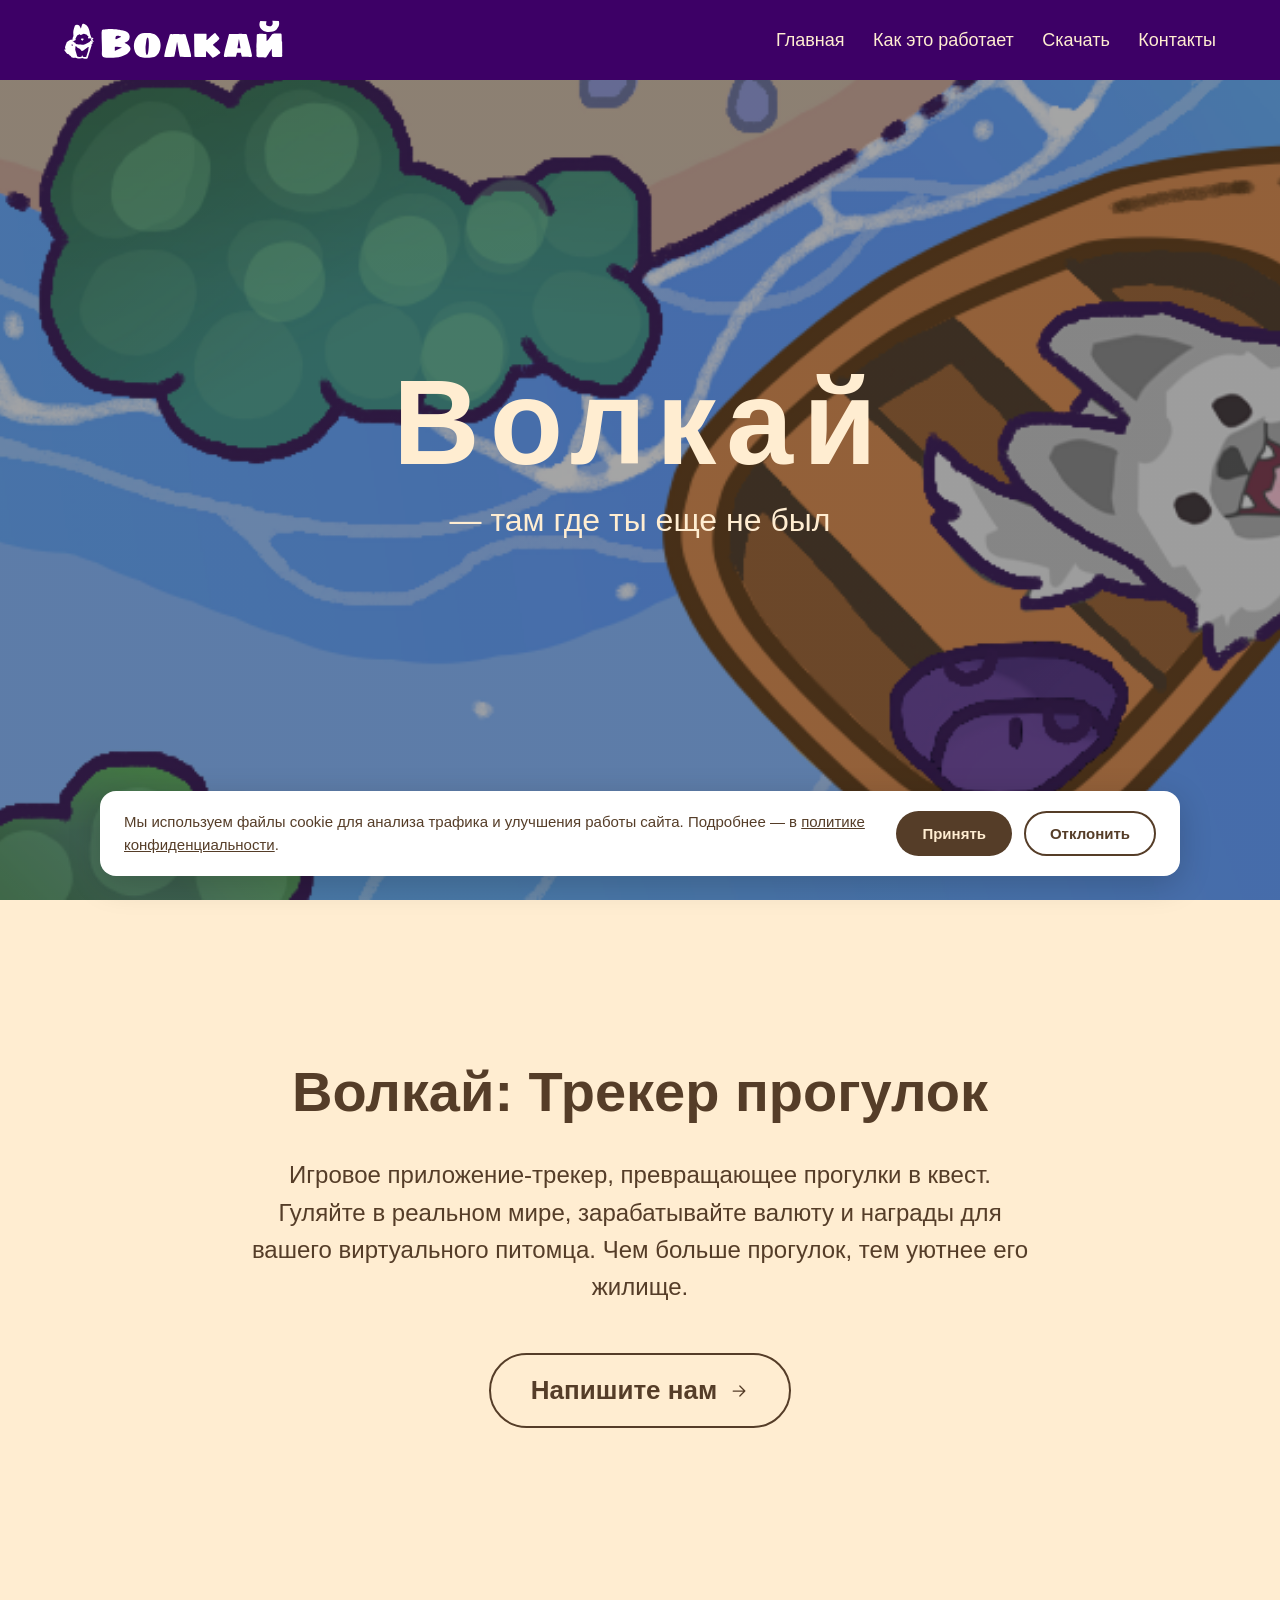
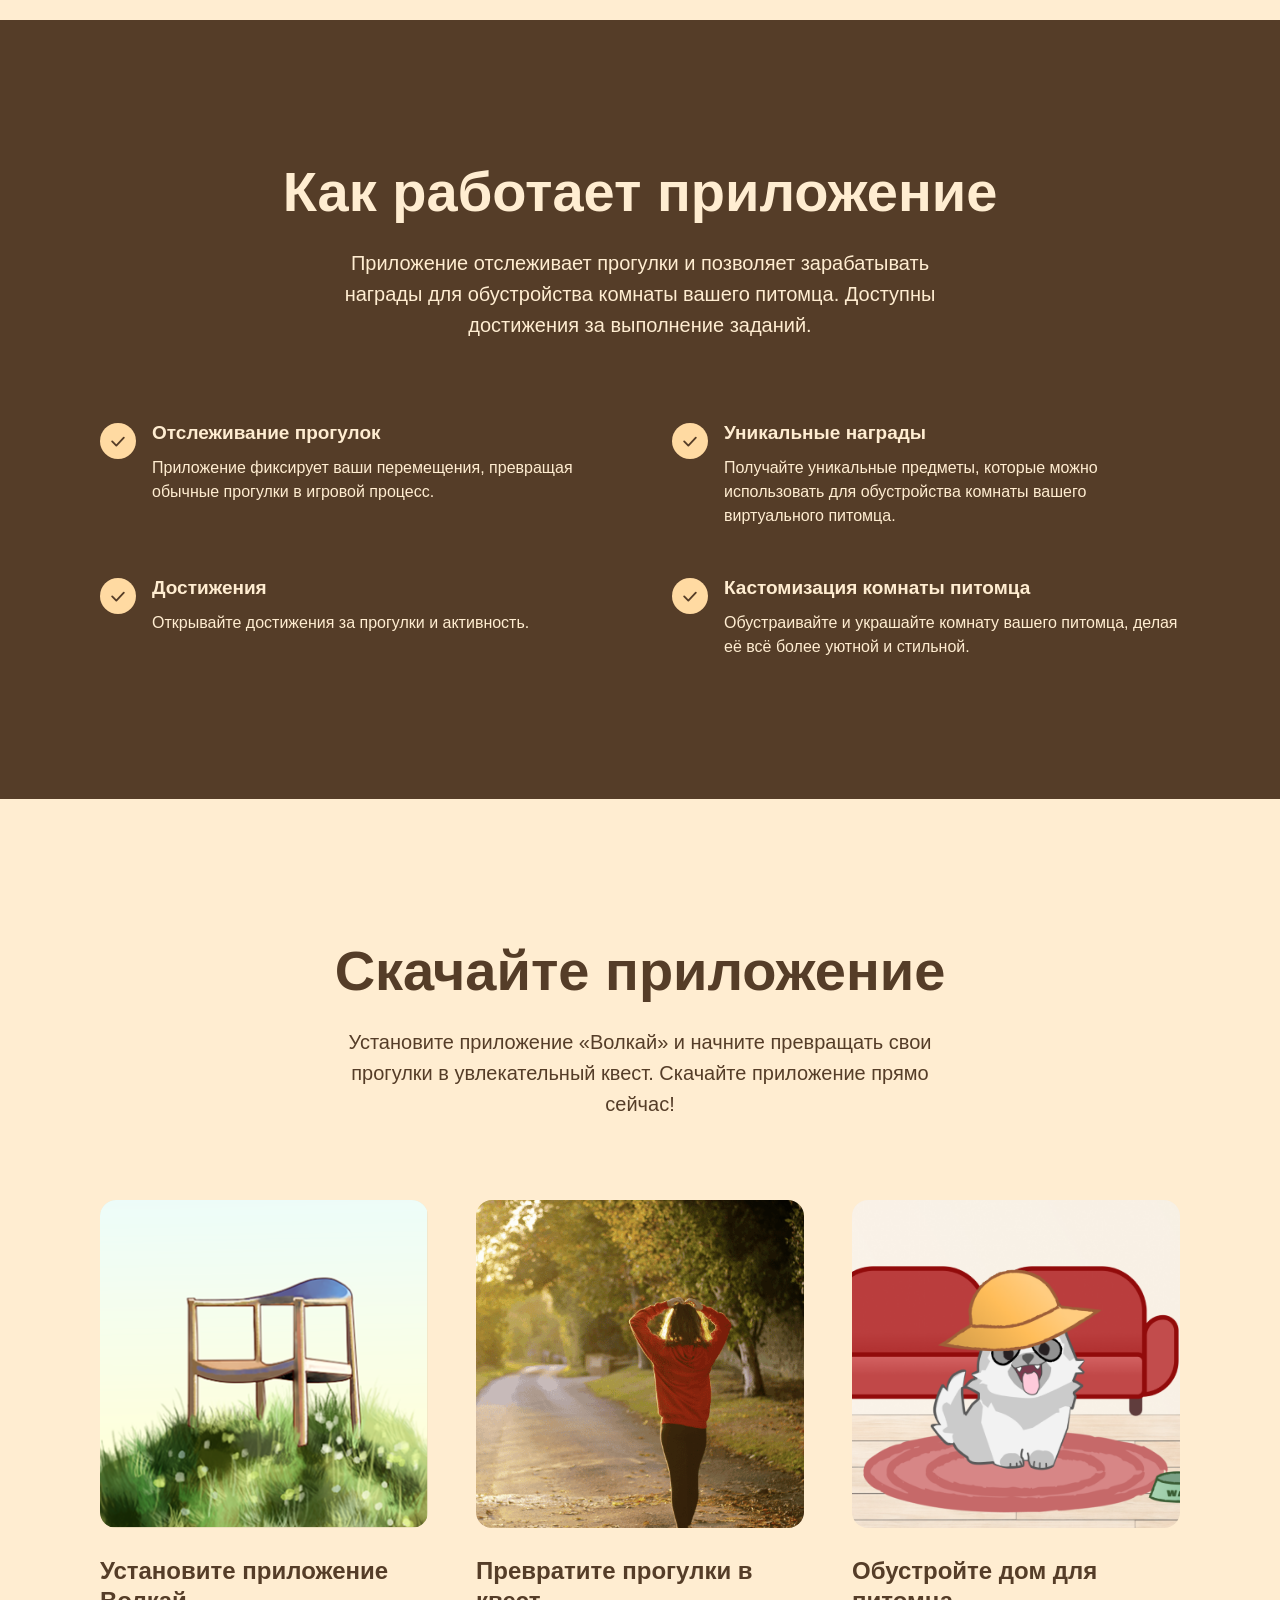
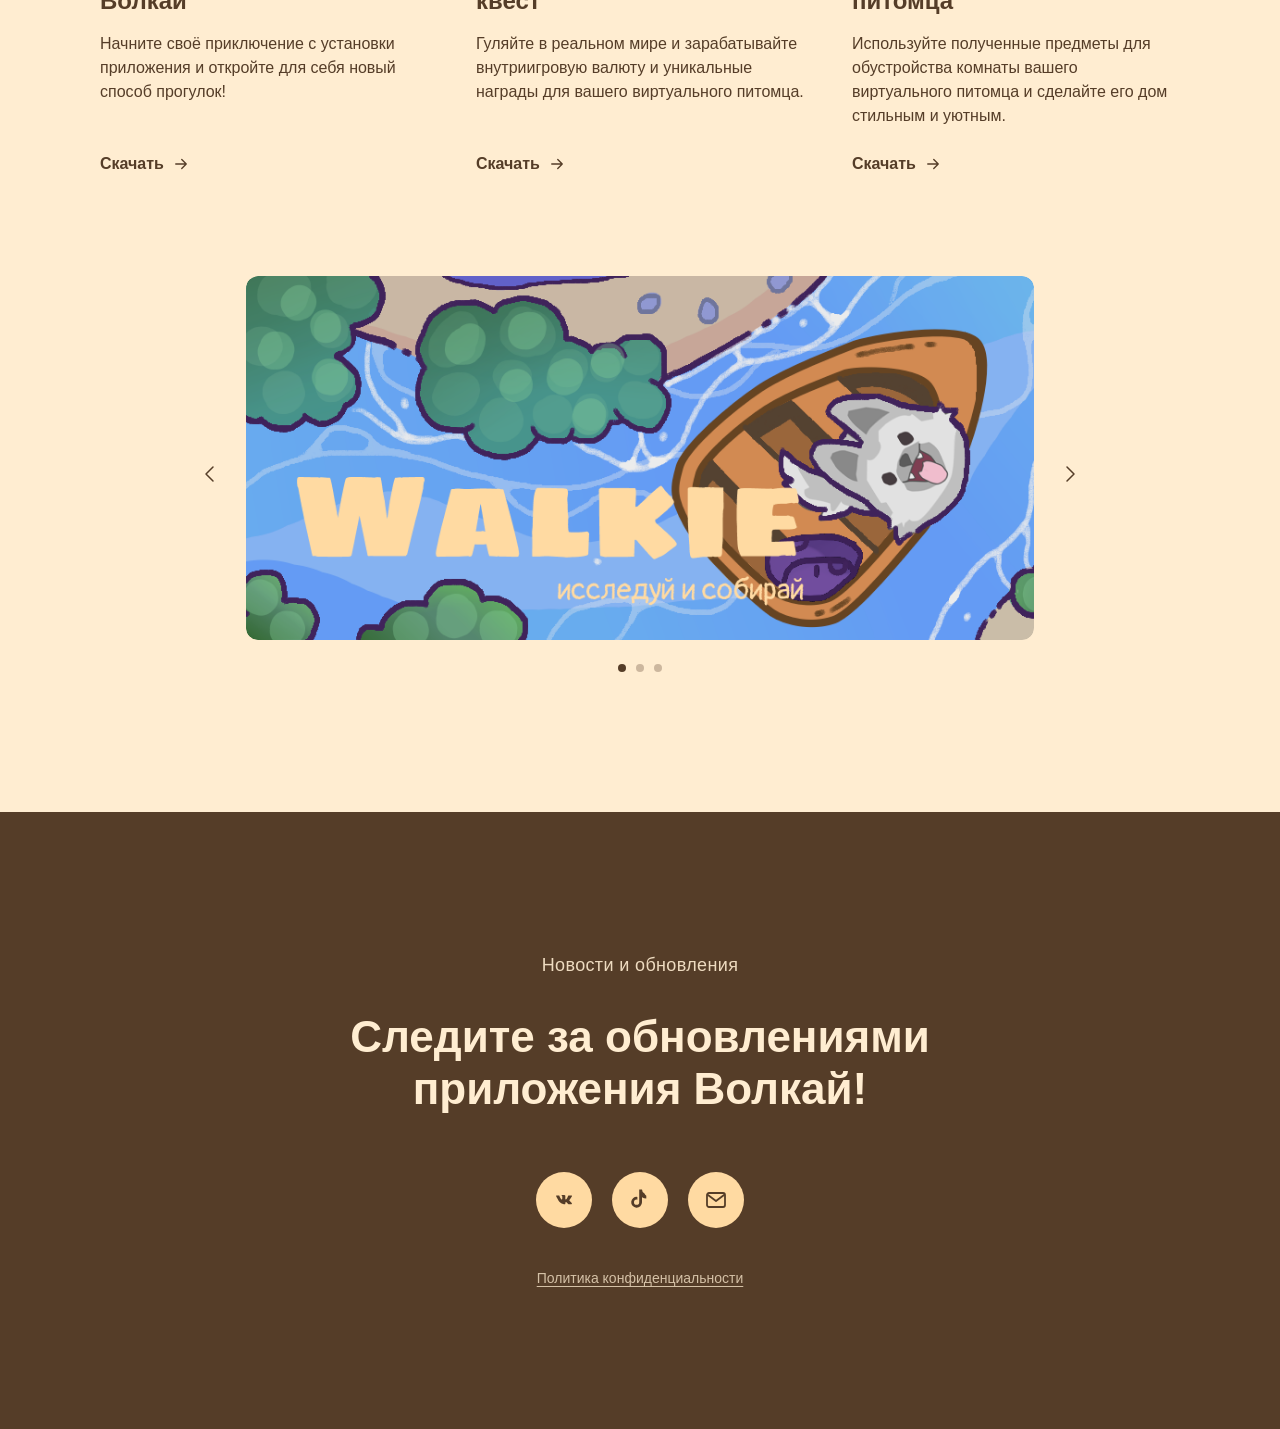
==== commit 9e45f5db: "настроила метрики по согласию" ====
--- a/index.html
+++ b/index.html
@@ -5,7 +5,7 @@
     <meta name="viewport" content="width=device-width, initial-scale=1.0">
     <title>Лендинг</title>
     <link rel="stylesheet" href="style.css">
-    <link rel="shortcut icon" type="image/x-icon" href="favicon.ico">
+    <link rel="shortcut icon" type="image/x-icon" href="favicon.ico"> 
 </head>
 
 <!-- Баннер размещается в конце body, по умолчанию скрыт -->
@@ -308,4 +308,4 @@
 
     <script src="script.js"></script>
 </body>
-</html>+</html>
